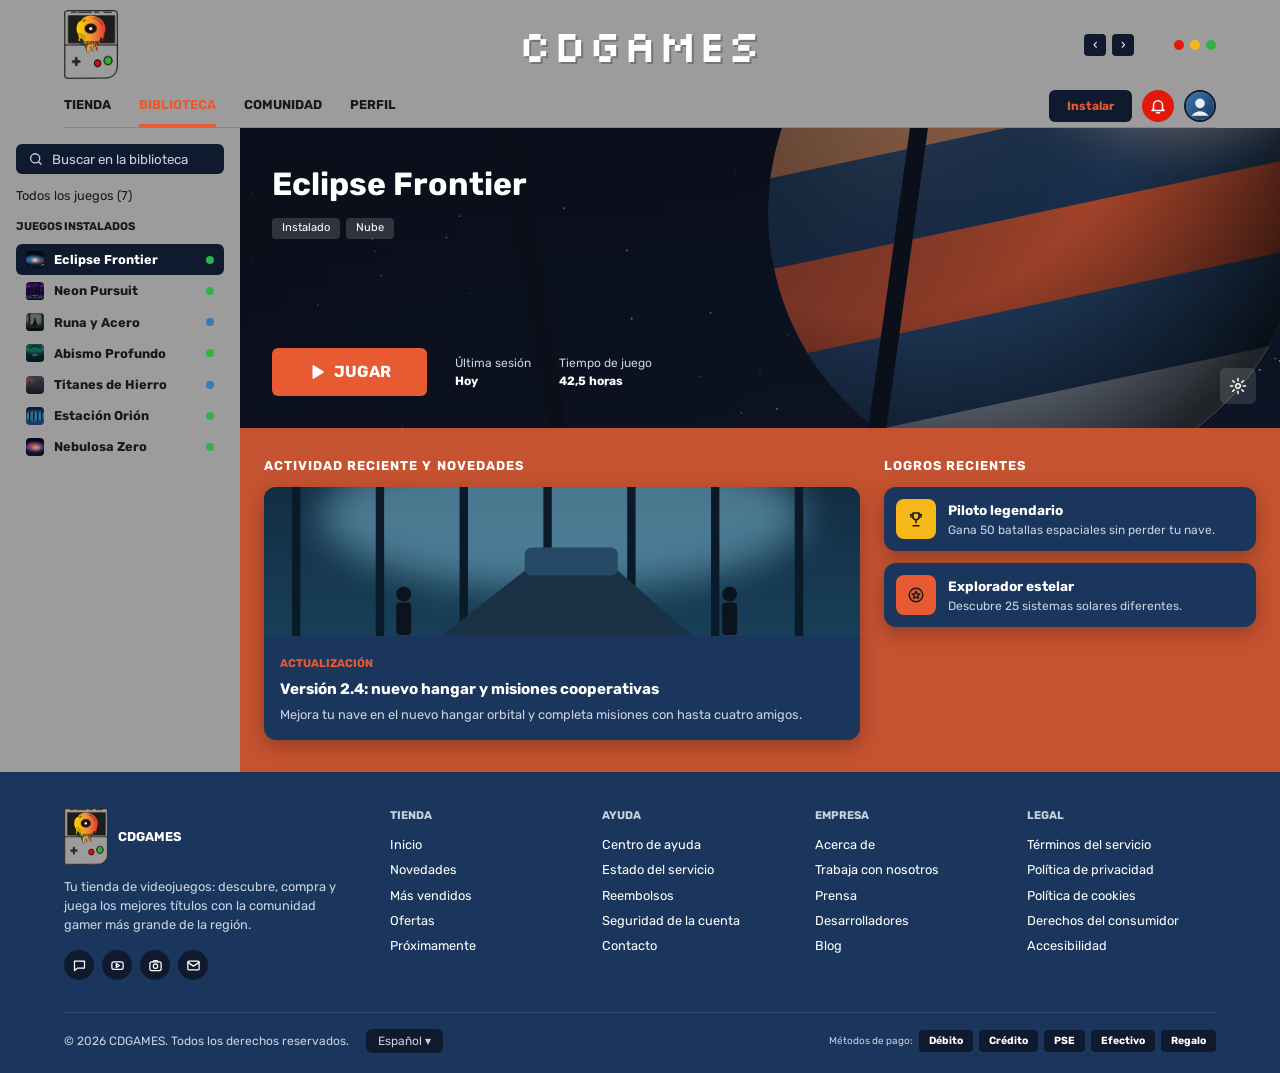
==== biblioteca.html @ 0717d4e6 "proyecto final" ====
<!DOCTYPE html>
<html lang="es">
<head>
  <meta charset="UTF-8">
  <!-- Esta línea hace que la página se adapte al ancho del celular -->
  <meta name="viewport" content="width=device-width, initial-scale=1.0">
  <title>CDGAMES | Biblioteca</title>
  <meta name="description" content="Tu biblioteca de juegos en CDGAMES.">
  <link rel="icon" href="img/logo-cdgames-peq.png">
  <link rel="stylesheet" href="css/estilos.css">
</head>
<body>

  <!-- ============ ENCABEZADO ============ -->
  <header class="encabezado">
    <div class="contenedor">
      <div class="encabezado-superior">
        <a class="logo" href="index.html" title="Ir al inicio">
          <img src="img/logo-cdgames-peq.png" alt="Logo de CD Games: consola portátil con un disco que se derrite">
        </a>
        <p class="marca">CDGAMES</p>
        <div class="controles" aria-hidden="true">
          <div class="flechas"><span>&lsaquo;</span><span>&rsaquo;</span></div>
          <div class="puntos"><span></span><span></span><span></span></div>
        </div>
      </div>

      <nav class="barra-menu" aria-label="Menú principal">
        <ul class="menu">
          <li><a href="index.html">Tienda</a></li>
          <li><a class="activo" href="biblioteca.html">Biblioteca</a></li>
          <li><a href="#comunidad">Comunidad</a></li>
          <li><a href="#perfil">Perfil</a></li>
        </ul>
        <div class="usuario">
          <a class="boton boton-oscuro" href="#instalar">Instalar</a>
          <span class="notificacion" title="Notificaciones">
            <svg class="icono" viewBox="0 0 24 24"><path d="M6 16v-5a6 6 0 0 1 12 0v5l2 2H4z"/><path d="M10 21h4"/></svg>
          </span>
          <img class="avatar" src="img/avatar.svg" alt="Foto de perfil">
        </div>
      </nav>

    </div>
  </header>

  <!-- ============ CONTENIDO PRINCIPAL ============ -->
  <main class="biblioteca">

    <!-- Menú lateral con los juegos del usuario -->
    <aside class="barra-lateral">
      <form class="buscador" role="search">
        <svg class="icono" viewBox="0 0 24 24"><circle cx="11" cy="11" r="7"/><path d="m20 20-3.5-3.5"/></svg>
        <input type="search" placeholder="Buscar en la biblioteca" aria-label="Buscar en la biblioteca">
      </form>
      <p class="filtro">Todos los juegos (7)</p>
      <h2>Juegos instalados</h2>
      <ul class="lista-juegos">
        <li><a class="activo" href="biblioteca.html"><img class="miniatura" src="img/eclipse-portada.svg" alt="">Eclipse Frontier<span class="estado"></span></a></li>
        <li><a href="juego.html"><img class="miniatura" src="img/neon-pursuit.svg" alt="">Neon Pursuit<span class="estado"></span></a></li>
        <li><a href="juego.html"><img class="miniatura" src="img/runa-acero.svg" alt="">Runa y Acero<span class="estado actualizar"></span></a></li>
        <li><a href="juego.html"><img class="miniatura" src="img/abismo-profundo.svg" alt="">Abismo Profundo<span class="estado"></span></a></li>
        <li><a href="juego.html"><img class="miniatura" src="img/cap-mechas.svg" alt="">Titanes de Hierro<span class="estado actualizar"></span></a></li>
        <li><a href="juego.html"><img class="miniatura" src="img/cap-estacion.svg" alt="">Estación Orión<span class="estado"></span></a></li>
        <li><a href="juego.html"><img class="miniatura" src="img/cap-nebulosa.svg" alt="">Nebulosa Zero<span class="estado"></span></a></li>
      </ul>
    </aside>

    <div>
      <!-- Portada del juego seleccionado -->
      <section class="portada-juego">
        <div>
          <h1>Eclipse Frontier</h1>
          <ul class="etiquetas">
            <li>Instalado</li>
            <li>Nube</li>
          </ul>
        </div>
        <div class="jugar">
          <a class="boton boton-naranja" href="juego.html">
            <svg class="icono" viewBox="0 0 24 24"><path d="M7 4l13 8-13 8z" fill="currentColor"/></svg>
            JUGAR
          </a>
          <p class="estadistica">Última sesión <strong>Hoy</strong></p>
          <p class="estadistica">Tiempo de juego <strong>42,5 horas</strong></p>
        </div>
        <span class="ajustes" title="Ajustes">
          <svg class="icono" viewBox="0 0 24 24"><circle cx="12" cy="12" r="3"/><path d="M12 2v3M12 19v3M2 12h3M19 12h3M4.9 4.9 7 7M17 17l2.1 2.1M4.9 19.1 7 17M17 7l2.1-2.1"/></svg>
        </span>
      </section>

      <!-- Actividad y logros -->
      <div class="biblioteca-contenido">
        <section>
          <h2 class="etiqueta-seccion">Actividad reciente y novedades</h2>
          <article class="noticia tarjeta">
            <img src="img/noticia-hangar.svg" alt="Tripulación en el hangar de una estación espacial">
            <div class="noticia-texto">
              <span>Actualización</span>
              <h3>Versión 2.4: nuevo hangar y misiones cooperativas</h3>
              <p>Mejora tu nave en el nuevo hangar orbital y completa misiones con hasta cuatro amigos.</p>
            </div>
          </article>
        </section>

        <section>
          <h2 class="etiqueta-seccion">Logros recientes</h2>
          <div class="logros">
            <article class="logro tarjeta">
              <span class="logro-icono" style="background-color: var(--amarillo);">
                <svg class="icono" viewBox="0 0 24 24"><path d="M8 4h8v5a4 4 0 0 1-8 0z"/><path d="M12 13v4M8 21h8M16 6h3a3 3 0 0 1-3 4M8 6H5a3 3 0 0 0 3 4"/></svg>
              </span>
              <div>
                <h3>Piloto legendario</h3>
                <p>Gana 50 batallas espaciales sin perder tu nave.</p>
              </div>
            </article>
            <article class="logro tarjeta">
              <span class="logro-icono" style="background-color: var(--naranja);">
                <svg class="icono" viewBox="0 0 24 24"><circle cx="12" cy="12" r="9"/><path d="m12 7 1.5 3.2 3.5.4-2.6 2.4.7 3.5L12 14.8l-3.1 1.7.7-3.5L7 10.6l3.5-.4z"/></svg>
              </span>
              <div>
                <h3>Explorador estelar</h3>
                <p>Descubre 25 sistemas solares diferentes.</p>
              </div>
            </article>
          </div>
        </section>
      </div>
    </div>
  </main>

  <!-- ============ PIE DE PÁGINA ============ -->
  <footer class="pie">
    <div class="contenedor">
      <div class="pie-columnas">
        <div>
          <div class="pie-marca">
            <img src="img/logo-cdgames-peq.png" alt="Logo de CD Games">
            <span>CDGAMES</span>
          </div>
          <p>Tu tienda de videojuegos: descubre, compra y juega los mejores títulos con la comunidad gamer más grande de la región.</p>
          <div class="redes">
            <a href="#comunidad" title="Chat de la comunidad"><svg class="icono" viewBox="0 0 24 24"><path d="M4 5h16v11H9l-5 4z"/></svg></a>
            <a href="#videos" title="Videos"><svg class="icono" viewBox="0 0 24 24"><rect x="3" y="6" width="18" height="12" rx="3"/><path d="m10 9 5 3-5 3z"/></svg></a>
            <a href="#fotos" title="Fotos"><svg class="icono" viewBox="0 0 24 24"><rect x="3" y="6" width="18" height="14" rx="3"/><circle cx="12" cy="13" r="3.5"/><path d="M8 6l2-2h4l2 2"/></svg></a>
            <a href="#correo" title="Correo"><svg class="icono" viewBox="0 0 24 24"><rect x="3" y="5" width="18" height="14" rx="2"/><path d="m3 7 9 6 9-6"/></svg></a>
          </div>
        </div>
        <div>
          <h3>Tienda</h3>
          <ul>
            <li><a href="index.html">Inicio</a></li>
            <li><a href="#novedades">Novedades</a></li>
            <li><a href="#ofertas">Más vendidos</a></li>
            <li><a href="#ofertas">Ofertas</a></li>
            <li><a href="#proximamente">Próximamente</a></li>
          </ul>
        </div>
        <div>
          <h3>Ayuda</h3>
          <ul>
            <li><a href="#ayuda">Centro de ayuda</a></li>
            <li><a href="#estado">Estado del servicio</a></li>
            <li><a href="#reembolsos">Reembolsos</a></li>
            <li><a href="#seguridad">Seguridad de la cuenta</a></li>
            <li><a href="#contacto">Contacto</a></li>
          </ul>
        </div>
        <div>
          <h3>Empresa</h3>
          <ul>
            <li><a href="#acerca">Acerca de</a></li>
            <li><a href="#empleo">Trabaja con nosotros</a></li>
            <li><a href="#prensa">Prensa</a></li>
            <li><a href="#desarrolladores">Desarrolladores</a></li>
            <li><a href="#blog">Blog</a></li>
          </ul>
        </div>
        <div>
          <h3>Legal</h3>
          <ul>
            <li><a href="#terminos">Términos del servicio</a></li>
            <li><a href="#privacidad">Política de privacidad</a></li>
            <li><a href="#cookies">Política de cookies</a></li>
            <li><a href="#consumidor">Derechos del consumidor</a></li>
            <li><a href="#accesibilidad">Accesibilidad</a></li>
          </ul>
        </div>
      </div>
      <div class="pie-inferior">
        <p>© 2026 CDGAMES. Todos los derechos reservados. <span class="idioma">Español ▾</span></p>
        <div class="pagos">
          <small>Métodos de pago:</small>
          <span>Débito</span><span>Crédito</span><span>PSE</span><span>Efectivo</span><span>Regalo</span>
        </div>
      </div>
    </div>
  </footer>

</body>
</html>
---- css/estilos.css ----
/* =====================================================================
   CDGAMES – Hoja de estilos
   Un solo archivo CSS para las tres páginas (index, juego y biblioteca).
   Orden: 1) variables  2) base  3) encabezado  4) contenido de cada página
          5) pie de página  6) diseño adaptable (responsive)
   ===================================================================== */

/* ---------- 0. TIPOGRAFÍAS (incluidas en la carpeta fuentes, funcionan sin internet) ---------- */
@font-face {
  font-family: 'Silkscreen';
  src: url('../fuentes/Silkscreen-400.woff2') format('woff2');
  font-weight: 400;
  font-display: swap;
}

@font-face {
  font-family: 'Rubik';
  src: url('../fuentes/Rubik-400.woff2') format('woff2');
  font-weight: 400;
  font-display: swap;
}

@font-face {
  font-family: 'Rubik';
  src: url('../fuentes/Rubik-500.woff2') format('woff2');
  font-weight: 500;
  font-display: swap;
}

@font-face {
  font-family: 'Rubik';
  src: url('../fuentes/Rubik-700.woff2') format('woff2');
  font-weight: 700;
  font-display: swap;
}

/* ---------- 1. VARIABLES: la paleta de colores en un solo lugar ---------- */
:root {
  --azul: #1b365d;          /* azul marino: tarjetas y pie de página */
  --azul-claro: #3b79b2;    /* azul de apoyo: detalles y bordes */
  --azul-noche: #101a2e;    /* azul casi negro: botones oscuros y banner premium */
  --naranja-fondo: #c55230; /* naranja quemado: fondo del contenido */
  --naranja: #e85a31;       /* naranja vivo: botones y elemento activo */
  --gris: #9d9c9c;          /* gris del cuerpo de la consola del logo: encabezado */
  --negro: #191919;         /* negro de la pantalla del logo */
  --amarillo: #f6b819;      /* amarillo del disco del logo: etiquetas */
  --rojo: #e3170a;          /* rojo del botón de la consola */
  --verde: #2fb344;         /* verde del botón de la consola: descuentos y "en línea" */
  --blanco: #ffffff;
  --texto-suave: #c9d3e1;   /* texto secundario sobre azul */

  --radio: 12px;            /* esquinas redondeadas de las tarjetas */
  --sombra: 0 6px 18px rgba(0, 0, 0, 0.25);
  --fuente: 'Rubik', 'Segoe UI', Arial, sans-serif;
  --fuente-pixel: 'Silkscreen', 'Courier New', monospace;
}

/* ---------- 2. BASE ---------- */
* {
  box-sizing: border-box;   /* el ancho incluye el relleno y el borde */
  margin: 0;
  padding: 0;
}

body {
  font-family: var(--fuente);
  color: var(--blanco);
  background-color: var(--naranja-fondo);
  line-height: 1.5;
}

img {
  display: block;
  max-width: 100%;          /* las imágenes nunca se salen de su contenedor */
}

a {
  color: inherit;
  text-decoration: none;
}

ul {
  list-style: none;
}

/* Contenedor: centra el contenido y limita su ancho en pantallas grandes */
.contenedor {
  width: 100%;
  max-width: 1200px;
  margin: 0 auto;
  padding: 0 24px;
}

/* Títulos pequeños en mayúsculas ("RECOMENDADOS", "OFERTAS ESPECIALES"...) */
.etiqueta-seccion {
  font-size: 0.8rem;
  font-weight: 700;
  letter-spacing: 0.08em;
  text-transform: uppercase;
  margin: 28px 0 12px;
}

/* Botones */
.boton {
  display: inline-flex;
  align-items: center;
  justify-content: center;
  gap: 8px;
  padding: 10px 20px;
  border: none;
  border-radius: 6px;
  font-family: var(--fuente);
  font-weight: 700;
  font-size: 0.85rem;
  cursor: pointer;
  transition: transform 0.15s, filter 0.15s;
}

.boton:hover {
  transform: translateY(-2px);
  filter: brightness(1.1);
}

.boton-naranja {
  background-color: var(--naranja);
  color: var(--blanco);
}

.boton-oscuro {
  background-color: var(--azul-noche);
  color: var(--naranja);
}

/* Etiqueta verde de descuento y precio */
.precio {
  display: flex;
  align-items: center;
  gap: 8px;
  font-size: 0.85rem;
}

.descuento {
  background-color: var(--verde);
  color: var(--blanco);
  font-weight: 700;
  padding: 2px 8px;
  border-radius: 4px;
}

.precio del {
  color: var(--texto-suave);
  font-size: 0.8rem;
}

.precio strong {
  color: #7dff8f;
}

/* Etiqueta amarilla ("NUEVO", "RECOMENDADO PARA TI") */
.insignia {
  display: inline-block;
  background-color: var(--amarillo);
  color: var(--negro);
  font-size: 0.7rem;
  font-weight: 700;
  text-transform: uppercase;
  padding: 3px 10px;
  border-radius: 4px;
}

/* Tarjeta azul reutilizable */
.tarjeta {
  background-color: var(--azul);
  border-radius: var(--radio);
  box-shadow: var(--sombra);
  overflow: hidden;         /* recorta la imagen con las esquinas redondeadas */
}

/* Íconos SVG dentro del texto */
.icono {
  width: 18px;
  height: 18px;
  fill: none;
  stroke: currentColor;
  stroke-width: 2;
  stroke-linecap: round;
  stroke-linejoin: round;
}

/* ---------- 3. ENCABEZADO (igual en las tres páginas) ---------- */
.encabezado {
  background-color: var(--gris);
}

.encabezado-superior {
  display: grid;
  grid-template-columns: 1fr auto 1fr;   /* logo | marca centrada | controles */
  align-items: center;
  padding-top: 10px;
}

.logo img {
  width: 54px;
}

.marca {
  font-family: var(--fuente-pixel);
  font-size: 2.8rem;
  line-height: 1.1;
  color: var(--blanco);
  letter-spacing: 0.02em;
  text-shadow: 2px 2px 0 rgba(0, 0, 0, 0.25);
}

.controles {
  display: flex;
  justify-content: flex-end;
  align-items: center;
  gap: 40px;
}

.flechas {
  display: flex;
  gap: 6px;
}

.flechas span {
  width: 22px;
  height: 22px;
  border-radius: 4px;
  background-color: var(--azul-noche);
  color: var(--blanco);
  font-size: 0.8rem;
  display: grid;
  place-items: center;
}

/* Los tres puntos de colores son los botones del logo (rojo, amarillo, verde) */
.puntos {
  display: flex;
  gap: 6px;
}

.puntos span {
  width: 10px;
  height: 10px;
  border-radius: 50%;
}

.puntos span:nth-child(1) { background-color: var(--rojo); }
.puntos span:nth-child(2) { background-color: var(--amarillo); }
.puntos span:nth-child(3) { background-color: var(--verde); }

/* Menú principal */
.barra-menu {
  display: flex;
  justify-content: space-between;
  align-items: center;
  gap: 16px;
  padding: 6px 0 0;
  border-bottom: 1px solid rgba(0, 0, 0, 0.15);
}

.menu {
  display: flex;
  gap: 28px;
}

.menu a {
  display: block;
  padding: 10px 0;
  font-size: 0.8rem;
  font-weight: 700;
  text-transform: uppercase;
  color: var(--negro);
  border-bottom: 3px solid transparent;
}

.menu a:hover,
.menu a.activo {
  color: var(--naranja);
  border-bottom-color: var(--naranja);   /* línea naranja bajo la página actual */
}

.usuario {
  display: flex;
  align-items: center;
  gap: 10px;
}

.usuario .boton {
  padding: 7px 18px;
  font-size: 0.75rem;
}

.notificacion {
  width: 32px;
  height: 32px;
  border-radius: 50%;
  background-color: var(--rojo);
  display: grid;
  place-items: center;
  color: var(--blanco);
}

.avatar {
  width: 32px;
  height: 32px;
  border-radius: 50%;
  border: 2px solid var(--azul-noche);
}

/* Submenú con buscador (tienda y detalle del juego) */
.submenu {
  display: flex;
  justify-content: space-between;
  align-items: center;
  gap: 16px;
  padding: 10px 0;
}

.submenu ul {
  display: flex;
  gap: 8px;
}

.submenu a {
  display: block;
  padding: 5px 16px;
  border-radius: 6px;
  font-size: 0.75rem;
  font-weight: 700;
  text-transform: uppercase;
  color: var(--negro);
}

.submenu a:hover {
  background-color: rgba(0, 0, 0, 0.1);
}

.submenu a.activo {
  background-color: var(--negro);
  color: var(--blanco);
}

.buscador {
  display: flex;
  align-items: center;
  gap: 8px;
  background-color: var(--azul-noche);
  color: var(--texto-suave);
  border-radius: 6px;
  padding: 6px 12px;
  width: 260px;
}

.buscador input {
  background: transparent;
  border: none;
  outline: none;
  color: var(--blanco);
  font-family: var(--fuente);
  width: 100%;
}

.buscador input::placeholder {
  color: var(--texto-suave);
}

/* ---------- 4A. PÁGINA DE INICIO (TIENDA) ---------- */
.destacado {
  display: grid;
  grid-template-columns: 2.2fr 1fr;      /* imagen grande | información */
}

.destacado > img {
  width: 100%;
  height: 100%;
  min-height: 320px;
  object-fit: cover;
}

.destacado-info {
  display: flex;
  flex-direction: column;
  gap: 14px;
  padding: 28px 24px;
}

.destacado-info h1 {
  font-size: 1.6rem;
  line-height: 1.2;
}

.destacado-info p {
  font-size: 0.85rem;
  color: var(--texto-suave);
}

.destacado-info h2 {
  margin-top: auto;                      /* empuja las capturas hacia abajo */
  font-size: 0.7rem;
  text-transform: uppercase;
  color: var(--texto-suave);
}

.capturas {
  display: grid;
  grid-template-columns: repeat(4, 1fr);
  gap: 6px;
}

.capturas img {
  aspect-ratio: 16 / 9;
  object-fit: cover;
  border-radius: 4px;
}

.compra {
  display: flex;
  justify-content: space-between;
  align-items: center;
  flex-wrap: wrap;
  gap: 10px;
  margin-top: 8px;
}

/* Rejilla de ofertas: 3 columnas en computador */
.ofertas {
  display: grid;
  grid-template-columns: repeat(3, 1fr);
  gap: 20px;
}

.juego img {
  width: 100%;
  aspect-ratio: 16 / 7;
  object-fit: cover;
}

.juego-info {
  padding: 12px 14px 14px;
}

.juego-info h3 {
  font-size: 0.9rem;
  margin-bottom: 8px;
}

.juego-pie {
  display: flex;
  justify-content: space-between;
  align-items: center;
}

.gratis {
  font-weight: 700;
  font-size: 0.85rem;
}

.carrito {
  width: 28px;
  height: 28px;
  border-radius: 6px;
  background-color: var(--azul-noche);
  display: grid;
  place-items: center;
  color: var(--verde);
}

.carrito .icono {
  width: 15px;
  height: 15px;
}

/* Banner de suscripción */
.premium {
  display: flex;
  justify-content: space-between;
  align-items: center;
  gap: 20px;
  flex-wrap: wrap;
  margin: 28px 0 36px;
  padding: 24px 28px;
  border-radius: var(--radio);
  background: linear-gradient(90deg, var(--azul-noche), #1d2a44);
  box-shadow: var(--sombra);
}

.premium h2 {
  font-size: 1.3rem;
  letter-spacing: 0.04em;
  margin: 8px 0 4px;
}

.premium p {
  font-size: 0.85rem;
  color: var(--texto-suave);
}

.premium-precio {
  display: flex;
  align-items: center;
  gap: 18px;
  font-weight: 700;
  font-size: 0.85rem;
}

/* ---------- 4B. PÁGINA DEL JUEGO ---------- */
.detalle {
  display: grid;
  grid-template-columns: 2fr 1fr;        /* contenido | columna de compra */
  gap: 28px;
  padding-top: 24px;       /* solo arriba y abajo: los lados los da .contenedor */
  padding-bottom: 40px;
}

.detalle h1 {
  font-size: 2rem;
  line-height: 1.2;
}

.etiquetas {
  display: flex;
  flex-wrap: wrap;
  gap: 6px;
  margin: 10px 0 20px;
}

.etiquetas li {
  background-color: var(--azul);
  font-size: 0.7rem;
  padding: 2px 10px;
  border-radius: 4px;
}

.imagen-principal {
  width: 100%;
  aspect-ratio: 2 / 1;
  object-fit: cover;
  border-radius: var(--radio);
  box-shadow: var(--sombra);
}

.galeria {
  display: grid;
  grid-template-columns: repeat(5, 1fr);
  gap: 10px;
  margin-top: 12px;
}

.galeria img {
  aspect-ratio: 16 / 9;
  object-fit: cover;
  border-radius: 6px;
  border: 2px solid transparent;
}

.galeria img:hover {
  border-color: var(--amarillo);
}

.texto-juego {
  font-size: 0.9rem;
}

/* Tabla de requisitos */
.requisitos {
  width: 100%;
  border-collapse: separate;
  border-spacing: 0 4px;                 /* separa las filas como en el diseño */
  font-size: 0.85rem;
}

.requisitos th,
.requisitos td {
  background-color: var(--azul);
  padding: 8px 12px;
}

.requisitos th {
  text-align: left;
  border-radius: 4px 0 0 4px;
}

.requisitos td {
  text-align: right;
  color: var(--texto-suave);
  border-radius: 0 4px 4px 0;
}

.comentario {
  padding: 16px;
}

.comentario-cabecera {
  display: flex;
  justify-content: space-between;
  align-items: center;
  margin-bottom: 8px;
}

.autor {
  display: flex;
  align-items: center;
  gap: 10px;
  font-weight: 700;
  font-size: 0.85rem;
}

.autor img {
  width: 28px;
  border-radius: 50%;
}

.recomendado {
  color: #7dff8f;
  font-size: 0.8rem;
  font-weight: 700;
}

.comentario p {
  font-size: 0.85rem;
  color: var(--texto-suave);
}

.lateral {
  display: flex;
  flex-direction: column;
  gap: 18px;
}

.lateral > img {
  border-radius: var(--radio);
  aspect-ratio: 2 / 1;
  object-fit: cover;
  box-shadow: var(--sombra);
}

.panel {
  padding: 18px;
  display: flex;
  flex-direction: column;
  gap: 12px;
}

.panel .insignia {
  align-self: flex-start;  /* la etiqueta mide solo lo que mide su texto */
}

.panel h2 {
  font-size: 1.05rem;
}

.panel p {
  font-size: 0.8rem;
  color: var(--texto-suave);
}

.panel .boton {
  width: 100%;
  padding: 12px;
}

.disponible {
  text-align: center;
  color: #7dff8f;
  font-size: 0.75rem;
}

.panel h3 {
  font-size: 0.75rem;
  text-transform: uppercase;
}

.amigos {
  display: flex;
  align-items: center;
  gap: 6px;
  font-size: 0.8rem;
  color: var(--texto-suave);
}

.amigos img {
  width: 28px;
  border-radius: 50%;
}

.en-linea {
  width: 8px;
  height: 8px;
  border-radius: 50%;
  background-color: var(--verde);
}

/* ---------- 4C. PÁGINA DE BIBLIOTECA ---------- */
.biblioteca {
  display: grid;
  grid-template-columns: 240px 1fr;      /* menú lateral | contenido */
  min-height: 640px;
}

.barra-lateral {
  background-color: var(--gris);
  padding: 16px;
  color: var(--negro);
}

.barra-lateral .buscador {
  width: 100%;
  margin-bottom: 12px;
}

.barra-lateral h2 {
  font-size: 0.7rem;
  text-transform: uppercase;
  margin: 14px 0 8px;
}

.filtro {
  font-size: 0.8rem;
}

.lista-juegos a {
  display: flex;
  align-items: center;
  gap: 10px;
  padding: 6px 10px;
  border-radius: 6px;
  font-size: 0.8rem;
  font-weight: 700;
}

.lista-juegos a:hover {
  background-color: rgba(0, 0, 0, 0.1);
}

.lista-juegos a.activo {
  background-color: var(--azul-noche);
  color: var(--blanco);
}

.miniatura {
  width: 18px;
  height: 18px;
  border-radius: 4px;
  object-fit: cover;
}

.estado {
  margin-left: auto;                     /* empuja el punto al extremo derecho */
  width: 8px;
  height: 8px;
  border-radius: 50%;
  background-color: var(--verde);
}

.estado.actualizar {
  background-color: var(--azul-claro);
}

.portada-juego {
  position: relative;
  min-height: 300px;
  padding: 32px;
  display: flex;
  flex-direction: column;
  justify-content: space-between;
  /* degradado oscuro encima de la imagen para que el texto se lea */
  background: linear-gradient(90deg, rgba(10, 15, 26, 0.85), rgba(10, 15, 26, 0.2)),
              url('../img/biblioteca-cabina.svg') center / cover;
}

.portada-juego h1 {
  font-size: 2rem;
}

.portada-juego .etiquetas li {
  background-color: rgba(255, 255, 255, 0.15);
}

.jugar {
  display: flex;
  align-items: center;
  flex-wrap: wrap;
  gap: 28px;
}

.jugar .boton {
  padding: 12px 36px;
  font-size: 1rem;
}

.estadistica {
  font-size: 0.75rem;
  color: var(--texto-suave);
}

.estadistica strong {
  display: block;
  color: var(--blanco);
}

.ajustes {
  position: absolute;
  right: 24px;
  bottom: 24px;
  width: 36px;
  height: 36px;
  border-radius: 6px;
  background-color: rgba(255, 255, 255, 0.12);
  display: grid;
  place-items: center;
}

.biblioteca-contenido {
  display: grid;
  grid-template-columns: 1.6fr 1fr;
  gap: 24px;
  padding: 0 24px 32px;
  align-items: start;
}

.noticia img {
  width: 100%;
  aspect-ratio: 4 / 1;
  object-fit: cover;
}

.noticia-texto {
  padding: 14px 16px 16px;
}

.noticia-texto span {
  color: var(--naranja);
  font-size: 0.7rem;
  font-weight: 700;
  text-transform: uppercase;
}

.noticia-texto h3 {
  font-size: 0.95rem;
  margin: 4px 0;
}

.noticia-texto p {
  font-size: 0.8rem;
  color: var(--texto-suave);
}

.logros {
  display: flex;
  flex-direction: column;
  gap: 12px;
}

.logro {
  display: flex;
  align-items: center;
  gap: 12px;
  padding: 12px;
}

.logro-icono {
  flex-shrink: 0;
  width: 40px;
  height: 40px;
  border-radius: 8px;
  display: grid;
  place-items: center;
  color: var(--negro);
}

.logro h3 {
  font-size: 0.85rem;
}

.logro p {
  font-size: 0.75rem;
  color: var(--texto-suave);
}

/* ---------- 5. PIE DE PÁGINA ---------- */
.pie {
  background-color: var(--azul);
  padding-top: 36px;
  font-size: 0.8rem;
}

.pie-columnas {
  display: grid;
  grid-template-columns: 1.6fr repeat(4, 1fr);   /* marca + 4 columnas de enlaces */
  gap: 24px;
}

.pie-marca {
  display: flex;
  align-items: center;
  gap: 10px;
  font-weight: 700;
  margin-bottom: 12px;
}

.pie-marca img {
  width: 44px;
}

.pie-columnas p {
  color: var(--texto-suave);
  max-width: 280px;
}

.redes {
  display: flex;
  gap: 8px;
  margin-top: 16px;
}

.redes a {
  width: 30px;
  height: 30px;
  border-radius: 50%;
  background-color: var(--azul-noche);
  display: grid;
  place-items: center;
}

.redes a:hover {
  background-color: var(--naranja);
}

.redes .icono {
  width: 15px;
  height: 15px;
}

.pie h3 {
  font-size: 0.7rem;
  text-transform: uppercase;
  color: var(--texto-suave);
  margin-bottom: 10px;
}

.pie li {
  margin-bottom: 6px;
}

.pie li a:hover {
  color: var(--naranja);
}

.pie-inferior {
  display: flex;
  justify-content: space-between;
  align-items: center;
  flex-wrap: wrap;
  gap: 12px;
  margin-top: 32px;
  padding: 16px 0 20px;
  border-top: 1px solid rgba(255, 255, 255, 0.12);
  color: var(--texto-suave);
  font-size: 0.75rem;
}

.idioma {
  display: inline-block;
  margin-left: 14px;
  padding: 3px 12px;
  border-radius: 6px;
  background-color: var(--azul-noche);
}

.pagos {
  display: flex;
  align-items: center;
  flex-wrap: wrap;
  gap: 6px;
}

.pagos span {
  padding: 3px 10px;
  border-radius: 4px;
  background-color: var(--azul-noche);
  color: var(--blanco);
  font-weight: 700;
  font-size: 0.65rem;
}

/* ---------- 6. DISEÑO ADAPTABLE (RESPONSIVE) ---------- */

/* Tabletas y portátiles pequeños: menos de 900 px de ancho */
@media (max-width: 900px) {
  .destacado,
  .detalle,
  .biblioteca-contenido {
    grid-template-columns: 1fr;          /* todo en una sola columna */
  }

  .destacado > img {
    min-height: 220px;
  }

  .ofertas {
    grid-template-columns: repeat(2, 1fr);
  }

  .pie-columnas {
    grid-template-columns: repeat(2, 1fr);
  }

  .pie-columnas > div:first-child {
    grid-column: 1 / -1;                 /* la marca ocupa toda la fila */
  }

  .biblioteca {
    grid-template-columns: minmax(0, 1fr);   /* minmax(0, …) evita que la lista estire la página */
  }

  .lista-juegos {
    display: flex;                       /* la lista se vuelve una fila deslizable */
    overflow-x: auto;
    gap: 6px;
  }

  .lista-juegos a {
    white-space: nowrap;
  }

  .controles .flechas {
    display: none;
  }
}

/* Celulares: menos de 600 px de ancho */
@media (max-width: 600px) {
  .contenedor {
    padding: 0 16px;
  }

  .encabezado-superior {
    grid-template-columns: auto 1fr auto;
    gap: 12px;
  }

  .logo img {
    width: 42px;
  }

  .marca {
    font-size: 1.6rem;
    text-align: center;
  }

  .barra-menu {
    flex-direction: column;
    align-items: stretch;
    gap: 6px;
  }

  .menu {
    gap: 18px;
    overflow-x: auto;                    /* si no cabe, se desliza con el dedo */
  }

  .usuario {
    justify-content: flex-end;
    padding-bottom: 8px;
  }

  .submenu {
    flex-direction: column;
    align-items: stretch;
  }

  .submenu ul {
    overflow-x: auto;
  }

  .submenu a {
    white-space: nowrap;
  }

  .buscador {
    width: 100%;
  }

  .ofertas {
    grid-template-columns: 1fr;          /* una tarjeta debajo de otra */
  }

  .galeria {
    grid-template-columns: repeat(3, 1fr);
  }

  .premium {
    padding: 20px;
  }

  .detalle h1,
  .portada-juego h1 {
    font-size: 1.5rem;
  }

  .portada-juego {
    padding: 20px;
  }

  .biblioteca-contenido {
    padding: 0 16px 24px;
  }

  .pie-columnas {
    grid-template-columns: 1fr 1fr;
  }

  .pie-inferior {
    flex-direction: column;
    align-items: flex-start;
  }
}
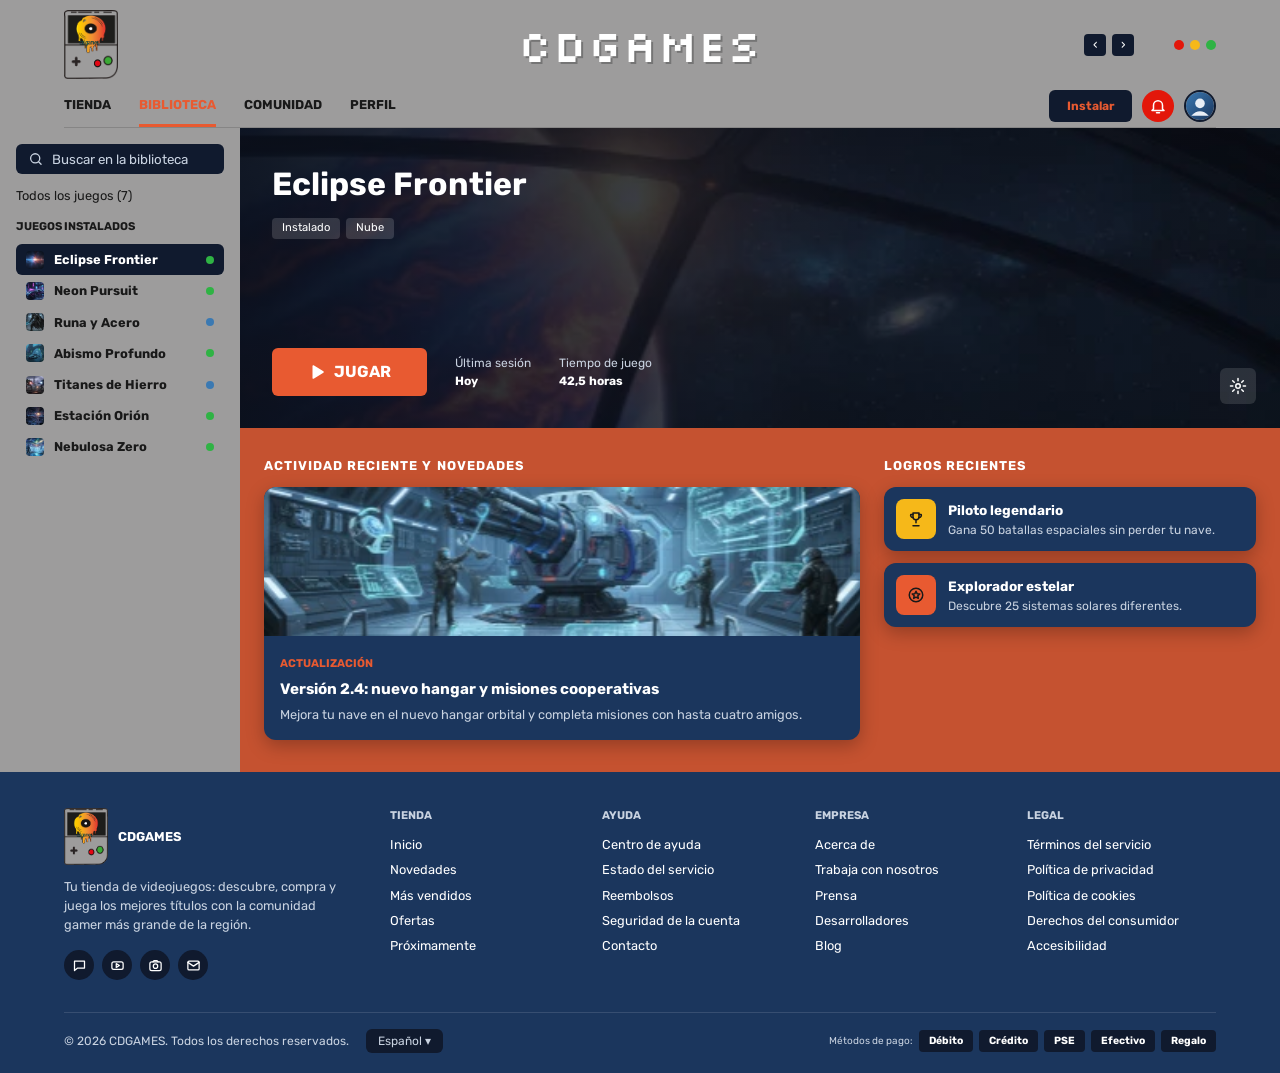
==== commit 66794c8e: "modificacion_imagenes" ====
--- a/biblioteca.html
+++ b/biblioteca.html
@@ -56,13 +56,13 @@
       <p class="filtro">Todos los juegos (7)</p>
       <h2>Juegos instalados</h2>
       <ul class="lista-juegos">
-        <li><a class="activo" href="biblioteca.html"><img class="miniatura" src="img/eclipse-portada.svg" alt="">Eclipse Frontier<span class="estado"></span></a></li>
-        <li><a href="juego.html"><img class="miniatura" src="img/neon-pursuit.svg" alt="">Neon Pursuit<span class="estado"></span></a></li>
-        <li><a href="juego.html"><img class="miniatura" src="img/runa-acero.svg" alt="">Runa y Acero<span class="estado actualizar"></span></a></li>
-        <li><a href="juego.html"><img class="miniatura" src="img/abismo-profundo.svg" alt="">Abismo Profundo<span class="estado"></span></a></li>
-        <li><a href="juego.html"><img class="miniatura" src="img/cap-mechas.svg" alt="">Titanes de Hierro<span class="estado actualizar"></span></a></li>
-        <li><a href="juego.html"><img class="miniatura" src="img/cap-estacion.svg" alt="">Estación Orión<span class="estado"></span></a></li>
-        <li><a href="juego.html"><img class="miniatura" src="img/cap-nebulosa.svg" alt="">Nebulosa Zero<span class="estado"></span></a></li>
+        <li><a class="activo" href="biblioteca.html"><img class="miniatura" src="img/eclipse-portada.webp" alt="">Eclipse Frontier<span class="estado"></span></a></li>
+        <li><a href="juego.html"><img class="miniatura" src="img/neon-pursuit.webp" alt="">Neon Pursuit<span class="estado"></span></a></li>
+        <li><a href="juego.html"><img class="miniatura" src="img/runa-acero.webp" alt="">Runa y Acero<span class="estado actualizar"></span></a></li>
+        <li><a href="juego.html"><img class="miniatura" src="img/abismo-profundo.webp" alt="">Abismo Profundo<span class="estado"></span></a></li>
+        <li><a href="juego.html"><img class="miniatura" src="img/cap-mechas.webp" alt="">Titanes de Hierro<span class="estado actualizar"></span></a></li>
+        <li><a href="juego.html"><img class="miniatura" src="img/cap-estacion.webp" alt="">Estación Orión<span class="estado"></span></a></li>
+        <li><a href="juego.html"><img class="miniatura" src="img/cap-nebulosa.webp" alt="">Nebulosa Zero<span class="estado"></span></a></li>
       </ul>
     </aside>
 
@@ -94,7 +94,7 @@
         <section>
           <h2 class="etiqueta-seccion">Actividad reciente y novedades</h2>
           <article class="noticia tarjeta">
-            <img src="img/noticia-hangar.svg" alt="Tripulación en el hangar de una estación espacial">
+            <img src="img/noticia-hangar.webp" alt="Tripulación en el hangar de una estación espacial">
             <div class="noticia-texto">
               <span>Actualización</span>
               <h3>Versión 2.4: nuevo hangar y misiones cooperativas</h3>
--- a/css/estilos.css
+++ b/css/estilos.css
@@ -768,7 +768,7 @@
   justify-content: space-between;
   /* degradado oscuro encima de la imagen para que el texto se lea */
   background: linear-gradient(90deg, rgba(10, 15, 26, 0.85), rgba(10, 15, 26, 0.2)),
-              url('../img/biblioteca-cabina.svg') center / cover;
+              url('../img/biblioteca-cabina.webp') center / cover;
 }
 
 .portada-juego h1 {
